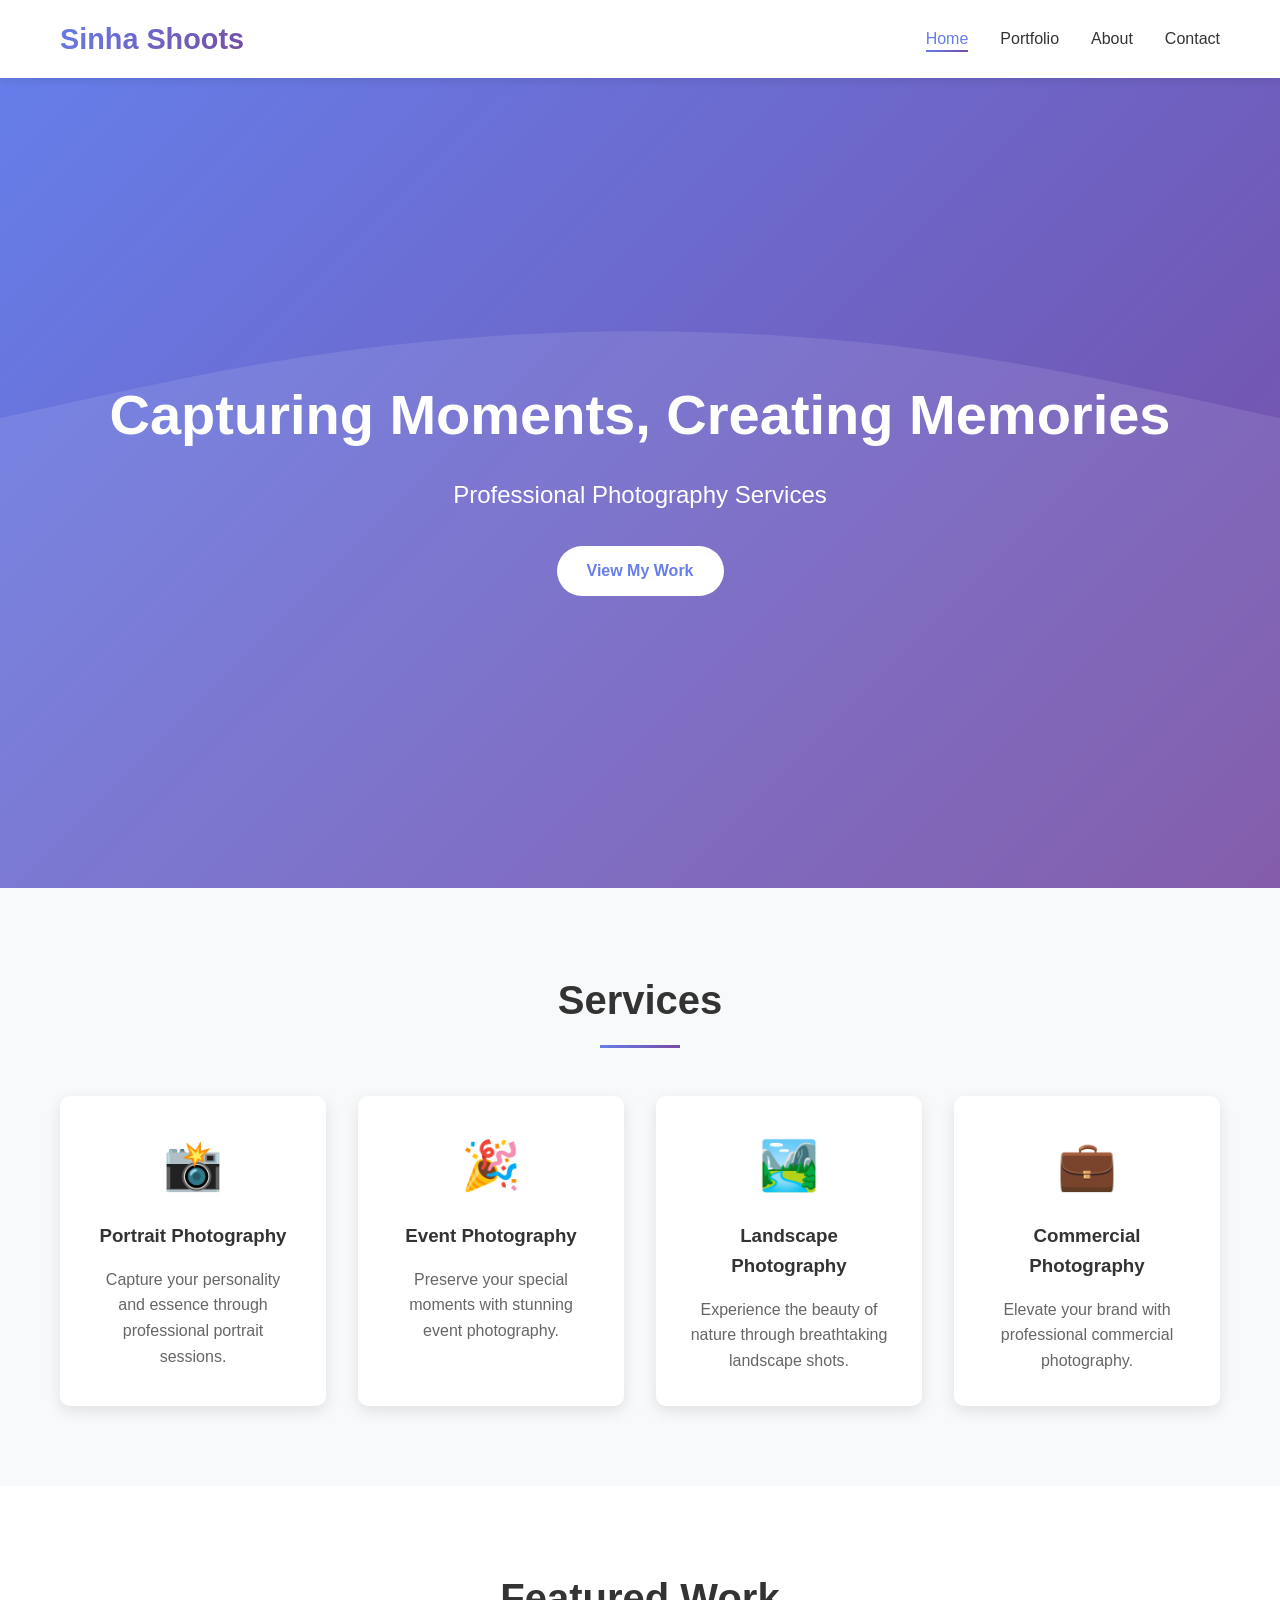
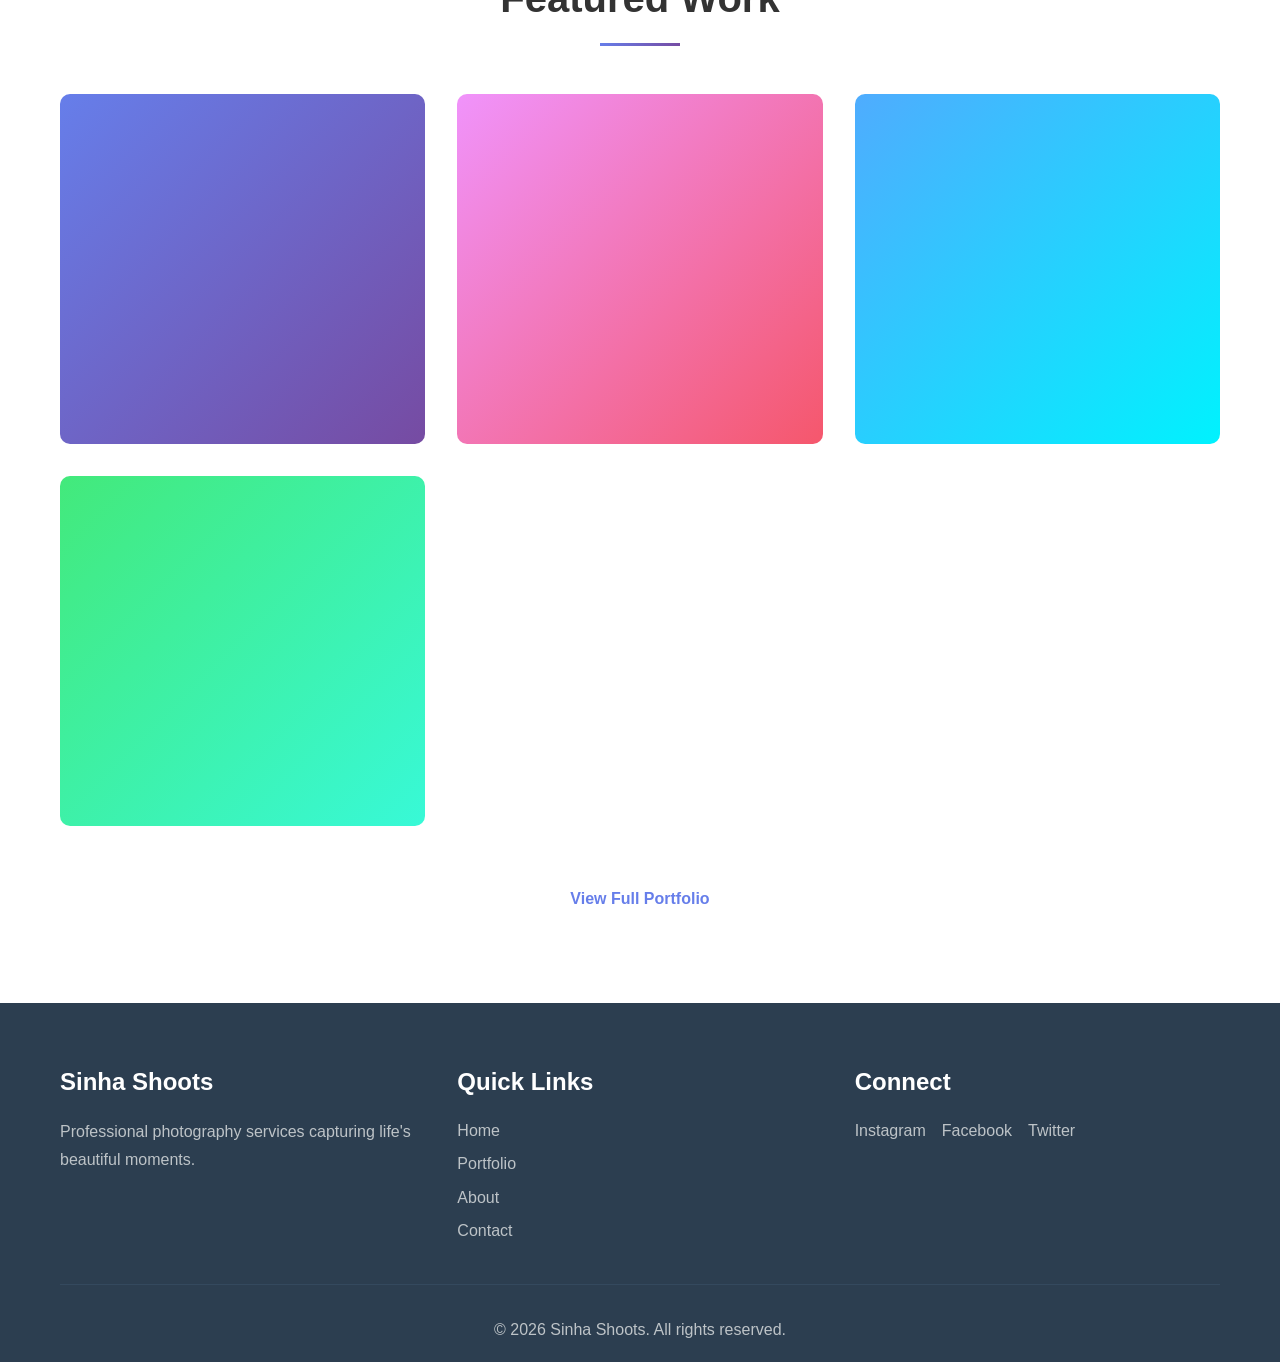
==== index.html @ bf54f77d "Add complete photography portfolio website structure Co-authored-by: Nsinha001 <58053895+Nsinha001@u" ====
<!DOCTYPE html>
<html lang="en">
<head>
    <meta charset="UTF-8">
    <meta name="viewport" content="width=device-width, initial-scale=1.0">
    <title>Sinha Shoots - Photography Portfolio</title>
    <link rel="stylesheet" href="css/style.css">
</head>
<body>
    <!-- Navigation -->
    <nav class="navbar">
        <div class="container">
            <div class="logo">
                <h1>Sinha Shoots</h1>
            </div>
            <ul class="nav-menu">
                <li><a href="index.html" class="active">Home</a></li>
                <li><a href="portfolio.html">Portfolio</a></li>
                <li><a href="about.html">About</a></li>
                <li><a href="contact.html">Contact</a></li>
            </ul>
            <div class="hamburger">
                <span class="bar"></span>
                <span class="bar"></span>
                <span class="bar"></span>
            </div>
        </div>
    </nav>

    <!-- Hero Section -->
    <section class="hero">
        <div class="hero-content">
            <h2>Capturing Moments, Creating Memories</h2>
            <p>Professional Photography Services</p>
            <a href="portfolio.html" class="btn">View My Work</a>
        </div>
    </section>

    <!-- Services Section -->
    <section class="services">
        <div class="container">
            <h2 class="section-title">Services</h2>
            <div class="services-grid">
                <div class="service-card">
                    <div class="service-icon">📸</div>
                    <h3>Portrait Photography</h3>
                    <p>Capture your personality and essence through professional portrait sessions.</p>
                </div>
                <div class="service-card">
                    <div class="service-icon">🎉</div>
                    <h3>Event Photography</h3>
                    <p>Preserve your special moments with stunning event photography.</p>
                </div>
                <div class="service-card">
                    <div class="service-icon">🏞️</div>
                    <h3>Landscape Photography</h3>
                    <p>Experience the beauty of nature through breathtaking landscape shots.</p>
                </div>
                <div class="service-card">
                    <div class="service-icon">💼</div>
                    <h3>Commercial Photography</h3>
                    <p>Elevate your brand with professional commercial photography.</p>
                </div>
            </div>
        </div>
    </section>

    <!-- Featured Work Section -->
    <section class="featured-work">
        <div class="container">
            <h2 class="section-title">Featured Work</h2>
            <div class="gallery-preview">
                <div class="gallery-item">
                    <div class="placeholder-img" style="background: linear-gradient(135deg, #667eea 0%, #764ba2 100%);"></div>
                    <div class="item-overlay">
                        <h3>Portrait Session</h3>
                    </div>
                </div>
                <div class="gallery-item">
                    <div class="placeholder-img" style="background: linear-gradient(135deg, #f093fb 0%, #f5576c 100%);"></div>
                    <div class="item-overlay">
                        <h3>Wedding Event</h3>
                    </div>
                </div>
                <div class="gallery-item">
                    <div class="placeholder-img" style="background: linear-gradient(135deg, #4facfe 0%, #00f2fe 100%);"></div>
                    <div class="item-overlay">
                        <h3>Nature Landscape</h3>
                    </div>
                </div>
                <div class="gallery-item">
                    <div class="placeholder-img" style="background: linear-gradient(135deg, #43e97b 0%, #38f9d7 100%);"></div>
                    <div class="item-overlay">
                        <h3>Product Shoot</h3>
                    </div>
                </div>
            </div>
            <div class="cta-button">
                <a href="portfolio.html" class="btn">View Full Portfolio</a>
            </div>
        </div>
    </section>

    <!-- Footer -->
    <footer class="footer">
        <div class="container">
            <div class="footer-content">
                <div class="footer-section">
                    <h3>Sinha Shoots</h3>
                    <p>Professional photography services capturing life's beautiful moments.</p>
                </div>
                <div class="footer-section">
                    <h3>Quick Links</h3>
                    <ul>
                        <li><a href="index.html">Home</a></li>
                        <li><a href="portfolio.html">Portfolio</a></li>
                        <li><a href="about.html">About</a></li>
                        <li><a href="contact.html">Contact</a></li>
                    </ul>
                </div>
                <div class="footer-section">
                    <h3>Connect</h3>
                    <div class="social-links">
                        <a href="#" class="social-link">Instagram</a>
                        <a href="#" class="social-link">Facebook</a>
                        <a href="#" class="social-link">Twitter</a>
                    </div>
                </div>
            </div>
            <div class="footer-bottom">
                <p>&copy; 2026 Sinha Shoots. All rights reserved.</p>
            </div>
        </div>
    </footer>

    <script src="js/script.js"></script>
</body>
</html>
---- css/style.css ----
/* Global Styles */
* {
    margin: 0;
    padding: 0;
    box-sizing: border-box;
}

:root {
    --primary-color: #667eea;
    --secondary-color: #764ba2;
    --text-color: #333;
    --text-light: #666;
    --bg-light: #f8f9fa;
    --white: #ffffff;
    --transition: all 0.3s ease;
}

body {
    font-family: 'Segoe UI', Tahoma, Geneva, Verdana, sans-serif;
    line-height: 1.6;
    color: var(--text-color);
    background-color: var(--white);
}

.container {
    max-width: 1200px;
    margin: 0 auto;
    padding: 0 20px;
}

/* Navigation */
.navbar {
    background-color: var(--white);
    box-shadow: 0 2px 10px rgba(0, 0, 0, 0.1);
    position: sticky;
    top: 0;
    z-index: 1000;
}

.navbar .container {
    display: flex;
    justify-content: space-between;
    align-items: center;
    padding: 1rem 20px;
}

.logo h1 {
    font-size: 1.8rem;
    background: linear-gradient(135deg, var(--primary-color), var(--secondary-color));
    -webkit-background-clip: text;
    -webkit-text-fill-color: transparent;
    background-clip: text;
}

.nav-menu {
    display: flex;
    list-style: none;
    gap: 2rem;
}

.nav-menu a {
    text-decoration: none;
    color: var(--text-color);
    font-weight: 500;
    transition: var(--transition);
    position: relative;
}

.nav-menu a:hover,
.nav-menu a.active {
    color: var(--primary-color);
}

.nav-menu a::after {
    content: '';
    position: absolute;
    bottom: -5px;
    left: 0;
    width: 0;
    height: 2px;
    background: linear-gradient(135deg, var(--primary-color), var(--secondary-color));
    transition: var(--transition);
}

.nav-menu a:hover::after,
.nav-menu a.active::after {
    width: 100%;
}

.hamburger {
    display: none;
    flex-direction: column;
    cursor: pointer;
}

.hamburger .bar {
    width: 25px;
    height: 3px;
    background-color: var(--text-color);
    margin: 3px 0;
    transition: var(--transition);
}

/* Hero Section */
.hero {
    height: 90vh;
    background: linear-gradient(135deg, var(--primary-color), var(--secondary-color));
    display: flex;
    align-items: center;
    justify-content: center;
    text-align: center;
    color: var(--white);
    position: relative;
    overflow: hidden;
}

.hero::before {
    content: '';
    position: absolute;
    top: 0;
    left: 0;
    right: 0;
    bottom: 0;
    background: url('data:image/svg+xml,<svg xmlns="http://www.w3.org/2000/svg" viewBox="0 0 1440 320"><path fill="rgba(255,255,255,0.1)" d="M0,96L48,112C96,128,192,160,288,160C384,160,480,128,576,112C672,96,768,96,864,112C960,128,1056,160,1152,160C1248,160,1344,128,1392,112L1440,96L1440,320L1392,320C1344,320,1248,320,1152,320C1056,320,960,320,864,320C768,320,672,320,576,320C480,320,384,320,288,320C192,320,96,320,48,320L0,320Z"></path></svg>') no-repeat bottom;
    background-size: cover;
}

.hero-content {
    position: relative;
    z-index: 1;
}

.hero h2 {
    font-size: 3.5rem;
    margin-bottom: 1rem;
    animation: fadeInUp 1s ease;
}

.hero p {
    font-size: 1.5rem;
    margin-bottom: 2rem;
    animation: fadeInUp 1s ease 0.2s;
    animation-fill-mode: both;
}

@keyframes fadeInUp {
    from {
        opacity: 0;
        transform: translateY(30px);
    }
    to {
        opacity: 1;
        transform: translateY(0);
    }
}

/* Buttons */
.btn {
    display: inline-block;
    padding: 12px 30px;
    background: var(--white);
    color: var(--primary-color);
    text-decoration: none;
    border-radius: 50px;
    font-weight: 600;
    transition: var(--transition);
    border: none;
    cursor: pointer;
    animation: fadeInUp 1s ease 0.4s;
    animation-fill-mode: both;
}

.btn:hover {
    transform: translateY(-3px);
    box-shadow: 0 10px 20px rgba(0, 0, 0, 0.2);
}

/* Section Styles */
section {
    padding: 80px 0;
}

.section-title {
    text-align: center;
    font-size: 2.5rem;
    margin-bottom: 3rem;
    color: var(--text-color);
    position: relative;
    padding-bottom: 1rem;
}

.section-title::after {
    content: '';
    position: absolute;
    bottom: 0;
    left: 50%;
    transform: translateX(-50%);
    width: 80px;
    height: 3px;
    background: linear-gradient(135deg, var(--primary-color), var(--secondary-color));
}

/* Services Section */
.services {
    background-color: var(--bg-light);
}

.services-grid {
    display: grid;
    grid-template-columns: repeat(auto-fit, minmax(250px, 1fr));
    gap: 2rem;
}

.service-card {
    background: var(--white);
    padding: 2rem;
    border-radius: 10px;
    text-align: center;
    transition: var(--transition);
    box-shadow: 0 5px 15px rgba(0, 0, 0, 0.1);
}

.service-card:hover {
    transform: translateY(-10px);
    box-shadow: 0 10px 30px rgba(0, 0, 0, 0.2);
}

.service-icon {
    font-size: 3rem;
    margin-bottom: 1rem;
}

.service-card h3 {
    margin-bottom: 1rem;
    color: var(--text-color);
}

.service-card p {
    color: var(--text-light);
}

/* Gallery Styles */
.gallery-preview,
.gallery-grid {
    display: grid;
    grid-template-columns: repeat(auto-fit, minmax(280px, 1fr));
    gap: 2rem;
}

.gallery-item {
    position: relative;
    overflow: hidden;
    border-radius: 10px;
    cursor: pointer;
    height: 350px;
}

.placeholder-img {
    width: 100%;
    height: 100%;
    transition: var(--transition);
}

.item-overlay {
    position: absolute;
    top: 0;
    left: 0;
    right: 0;
    bottom: 0;
    background: rgba(0, 0, 0, 0.7);
    display: flex;
    flex-direction: column;
    justify-content: center;
    align-items: center;
    opacity: 0;
    transition: var(--transition);
    color: var(--white);
}

.gallery-item:hover .item-overlay {
    opacity: 1;
}

.gallery-item:hover .placeholder-img {
    transform: scale(1.1);
}

.item-overlay h3 {
    font-size: 1.5rem;
    margin-bottom: 0.5rem;
}

.item-overlay p {
    font-size: 1rem;
}

.cta-button {
    text-align: center;
    margin-top: 3rem;
}

/* Filter Buttons */
.filter-section {
    padding: 40px 0 20px;
    background-color: var(--bg-light);
}

.filter-buttons {
    display: flex;
    justify-content: center;
    flex-wrap: wrap;
    gap: 1rem;
}

.filter-btn {
    padding: 10px 25px;
    background: var(--white);
    border: 2px solid var(--primary-color);
    color: var(--primary-color);
    border-radius: 50px;
    cursor: pointer;
    font-weight: 500;
    transition: var(--transition);
}

.filter-btn:hover,
.filter-btn.active {
    background: linear-gradient(135deg, var(--primary-color), var(--secondary-color));
    color: var(--white);
}

.gallery-item.hidden {
    display: none;
}

/* Page Header */
.page-header {
    background: linear-gradient(135deg, var(--primary-color), var(--secondary-color));
    color: var(--white);
    text-align: center;
    padding: 100px 0 60px;
}

.page-header h1 {
    font-size: 3rem;
    margin-bottom: 1rem;
}

.page-header p {
    font-size: 1.2rem;
}

/* About Page */
.about-content {
    padding: 80px 0;
}

.about-grid {
    display: grid;
    grid-template-columns: 1fr 1fr;
    gap: 4rem;
    align-items: center;
}

.about-image .placeholder-img {
    border-radius: 10px;
}

.about-text h2 {
    font-size: 2.5rem;
    margin-bottom: 1.5rem;
    color: var(--text-color);
}

.about-text p {
    margin-bottom: 1.5rem;
    color: var(--text-light);
    line-height: 1.8;
}

.skills {
    margin-top: 2rem;
}

.skills h3 {
    font-size: 1.8rem;
    margin-bottom: 1rem;
    color: var(--text-color);
}

.skills ul {
    list-style: none;
}

.skills ul li {
    padding: 0.5rem 0;
    color: var(--text-light);
    position: relative;
    padding-left: 1.5rem;
}

.skills ul li::before {
    content: '✓';
    position: absolute;
    left: 0;
    color: var(--primary-color);
    font-weight: bold;
}

/* Stats Section */
.stats-section {
    background-color: var(--bg-light);
    padding: 60px 0;
}

.stats-grid {
    display: grid;
    grid-template-columns: repeat(auto-fit, minmax(200px, 1fr));
    gap: 2rem;
    text-align: center;
}

.stat-item h3 {
    font-size: 3rem;
    color: var(--primary-color);
    margin-bottom: 0.5rem;
}

.stat-item p {
    font-size: 1.2rem;
    color: var(--text-light);
}

/* CTA Section */
.cta-section {
    text-align: center;
    background: linear-gradient(135deg, var(--primary-color), var(--secondary-color));
    color: var(--white);
    padding: 80px 0;
}

.cta-section h2 {
    font-size: 2.5rem;
    margin-bottom: 1rem;
}

.cta-section p {
    font-size: 1.2rem;
    margin-bottom: 2rem;
}

.cta-section .btn {
    background: var(--white);
    color: var(--primary-color);
}

/* Contact Page */
.contact-section {
    padding: 80px 0;
}

.contact-grid {
    display: grid;
    grid-template-columns: 1fr 1fr;
    gap: 4rem;
}

.contact-info h2 {
    font-size: 2rem;
    margin-bottom: 1rem;
    color: var(--text-color);
}

.contact-info p {
    color: var(--text-light);
    margin-bottom: 2rem;
    line-height: 1.8;
}

.contact-details {
    margin-bottom: 2rem;
}

.contact-item {
    display: flex;
    align-items: flex-start;
    gap: 1rem;
    margin-bottom: 1.5rem;
}

.contact-icon {
    font-size: 2rem;
}

.contact-item h3 {
    font-size: 1.2rem;
    margin-bottom: 0.3rem;
    color: var(--text-color);
}

.contact-item p {
    color: var(--text-light);
    margin: 0;
}

.social-media {
    margin-top: 2rem;
}

.social-media h3 {
    font-size: 1.5rem;
    margin-bottom: 1rem;
    color: var(--text-color);
}

/* Contact Form */
.contact-form-container h2 {
    font-size: 2rem;
    margin-bottom: 1.5rem;
    color: var(--text-color);
}

.contact-form {
    display: flex;
    flex-direction: column;
}

.form-group {
    margin-bottom: 1.5rem;
}

.form-group label {
    display: block;
    margin-bottom: 0.5rem;
    color: var(--text-color);
    font-weight: 500;
}

.form-group input,
.form-group select,
.form-group textarea {
    width: 100%;
    padding: 12px;
    border: 2px solid #e0e0e0;
    border-radius: 5px;
    font-size: 1rem;
    transition: var(--transition);
    font-family: inherit;
}

.form-group input:focus,
.form-group select:focus,
.form-group textarea:focus {
    outline: none;
    border-color: var(--primary-color);
}

.form-group textarea {
    resize: vertical;
}

.contact-form .btn {
    align-self: flex-start;
    background: linear-gradient(135deg, var(--primary-color), var(--secondary-color));
    color: var(--white);
}

.form-message {
    margin-top: 1rem;
    padding: 1rem;
    border-radius: 5px;
    display: none;
}

.form-message.success {
    background-color: #d4edda;
    color: #155724;
    border: 1px solid #c3e6cb;
    display: block;
}

.form-message.error {
    background-color: #f8d7da;
    color: #721c24;
    border: 1px solid #f5c6cb;
    display: block;
}

/* Footer */
.footer {
    background-color: #2c3e50;
    color: var(--white);
    padding: 60px 0 20px;
}

.footer-content {
    display: grid;
    grid-template-columns: repeat(auto-fit, minmax(250px, 1fr));
    gap: 2rem;
    margin-bottom: 2rem;
}

.footer-section h3 {
    margin-bottom: 1rem;
    font-size: 1.5rem;
}

.footer-section p {
    color: #bdc3c7;
    line-height: 1.8;
}

.footer-section ul {
    list-style: none;
}

.footer-section ul li {
    margin-bottom: 0.5rem;
}

.footer-section ul li a {
    color: #bdc3c7;
    text-decoration: none;
    transition: var(--transition);
}

.footer-section ul li a:hover {
    color: var(--white);
    padding-left: 5px;
}

.social-links {
    display: flex;
    flex-wrap: wrap;
    gap: 1rem;
}

.social-link {
    color: #bdc3c7;
    text-decoration: none;
    transition: var(--transition);
}

.social-link:hover {
    color: var(--white);
}

.footer-bottom {
    text-align: center;
    padding-top: 2rem;
    border-top: 1px solid #34495e;
}

.footer-bottom p {
    color: #bdc3c7;
}

/* Responsive Design */
@media (max-width: 768px) {
    .hamburger {
        display: flex;
    }

    .nav-menu {
        position: fixed;
        left: -100%;
        top: 70px;
        flex-direction: column;
        background-color: var(--white);
        width: 100%;
        text-align: center;
        transition: 0.3s;
        box-shadow: 0 10px 27px rgba(0, 0, 0, 0.05);
        padding: 2rem 0;
    }

    .nav-menu.active {
        left: 0;
    }

    .hero h2 {
        font-size: 2rem;
    }

    .hero p {
        font-size: 1rem;
    }

    .about-grid,
    .contact-grid {
        grid-template-columns: 1fr;
        gap: 2rem;
    }

    .gallery-preview,
    .gallery-grid {
        grid-template-columns: 1fr;
    }

    .stats-grid {
        grid-template-columns: repeat(2, 1fr);
    }

    .page-header h1 {
        font-size: 2rem;
    }

    .section-title {
        font-size: 2rem;
    }
}

@media (max-width: 480px) {
    .hero h2 {
        font-size: 1.5rem;
    }

    .stats-grid {
        grid-template-columns: 1fr;
    }

    .services-grid {
        grid-template-columns: 1fr;
    }
}
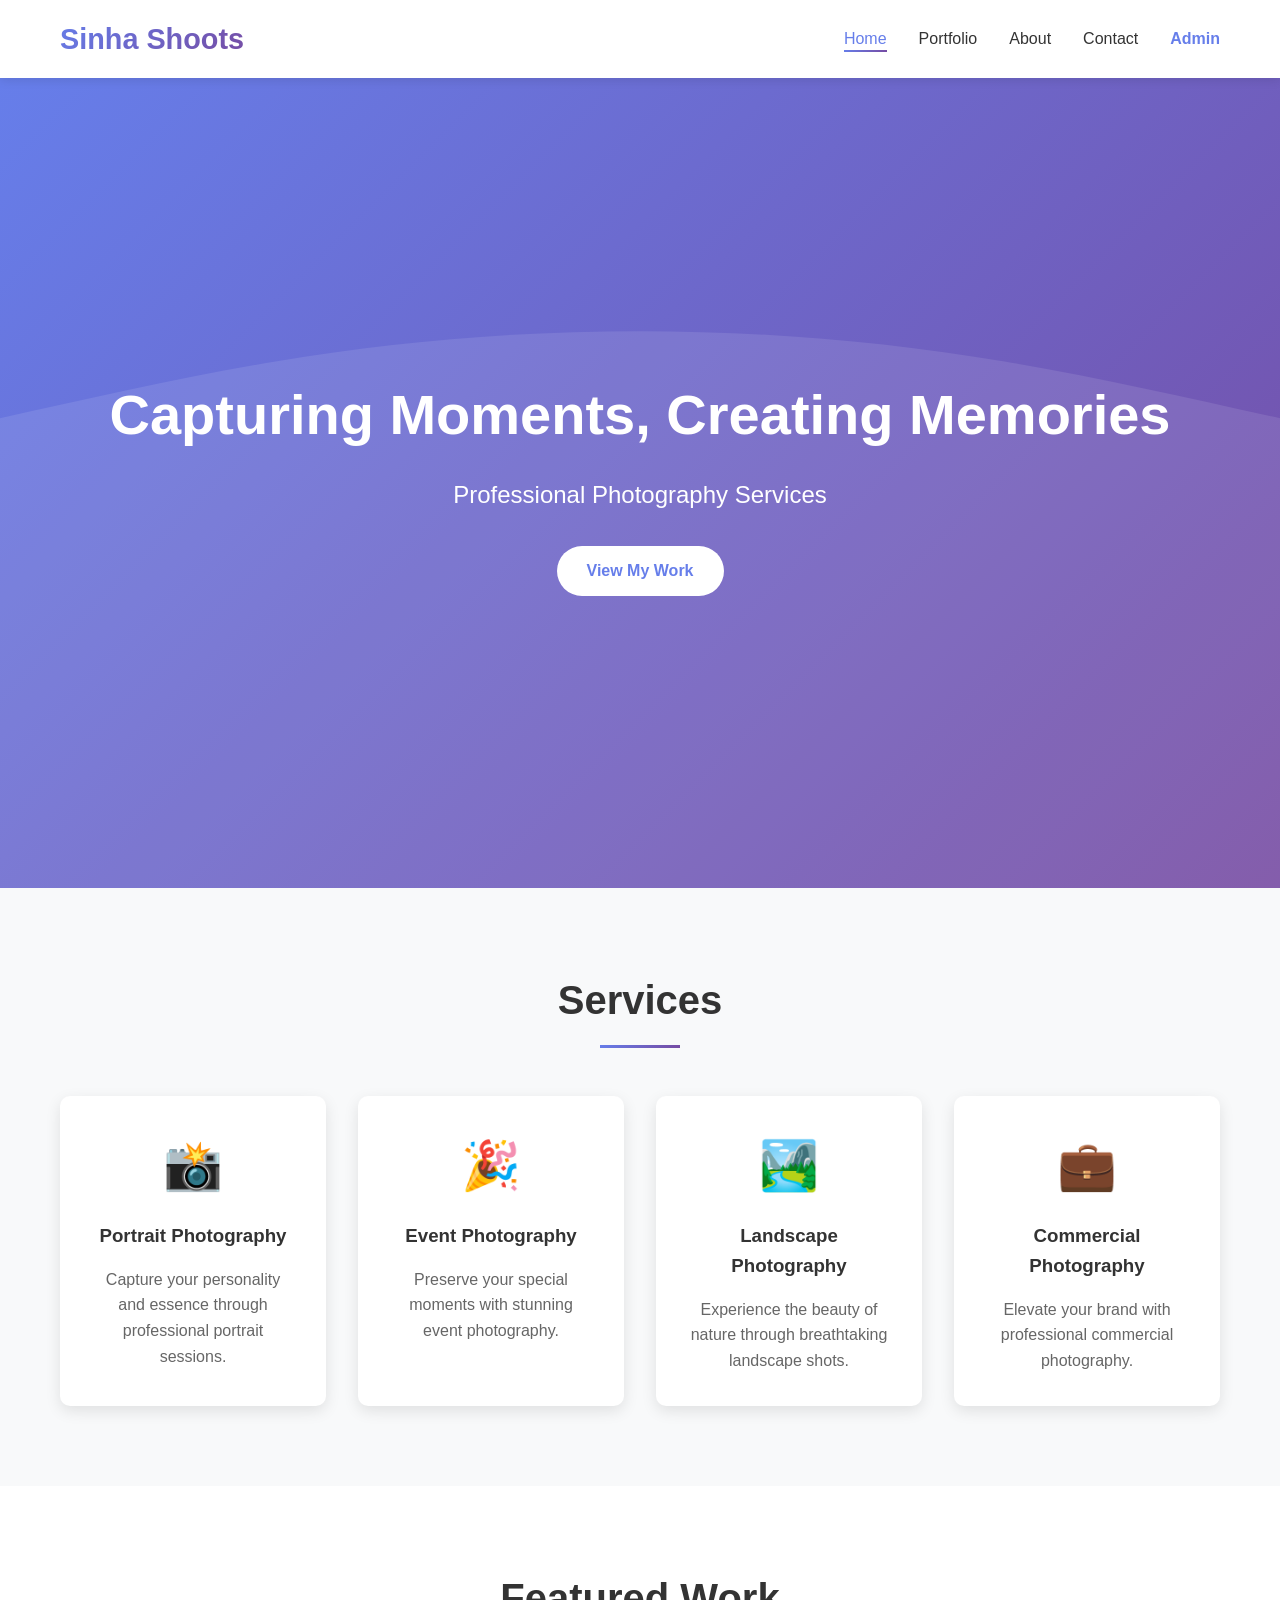
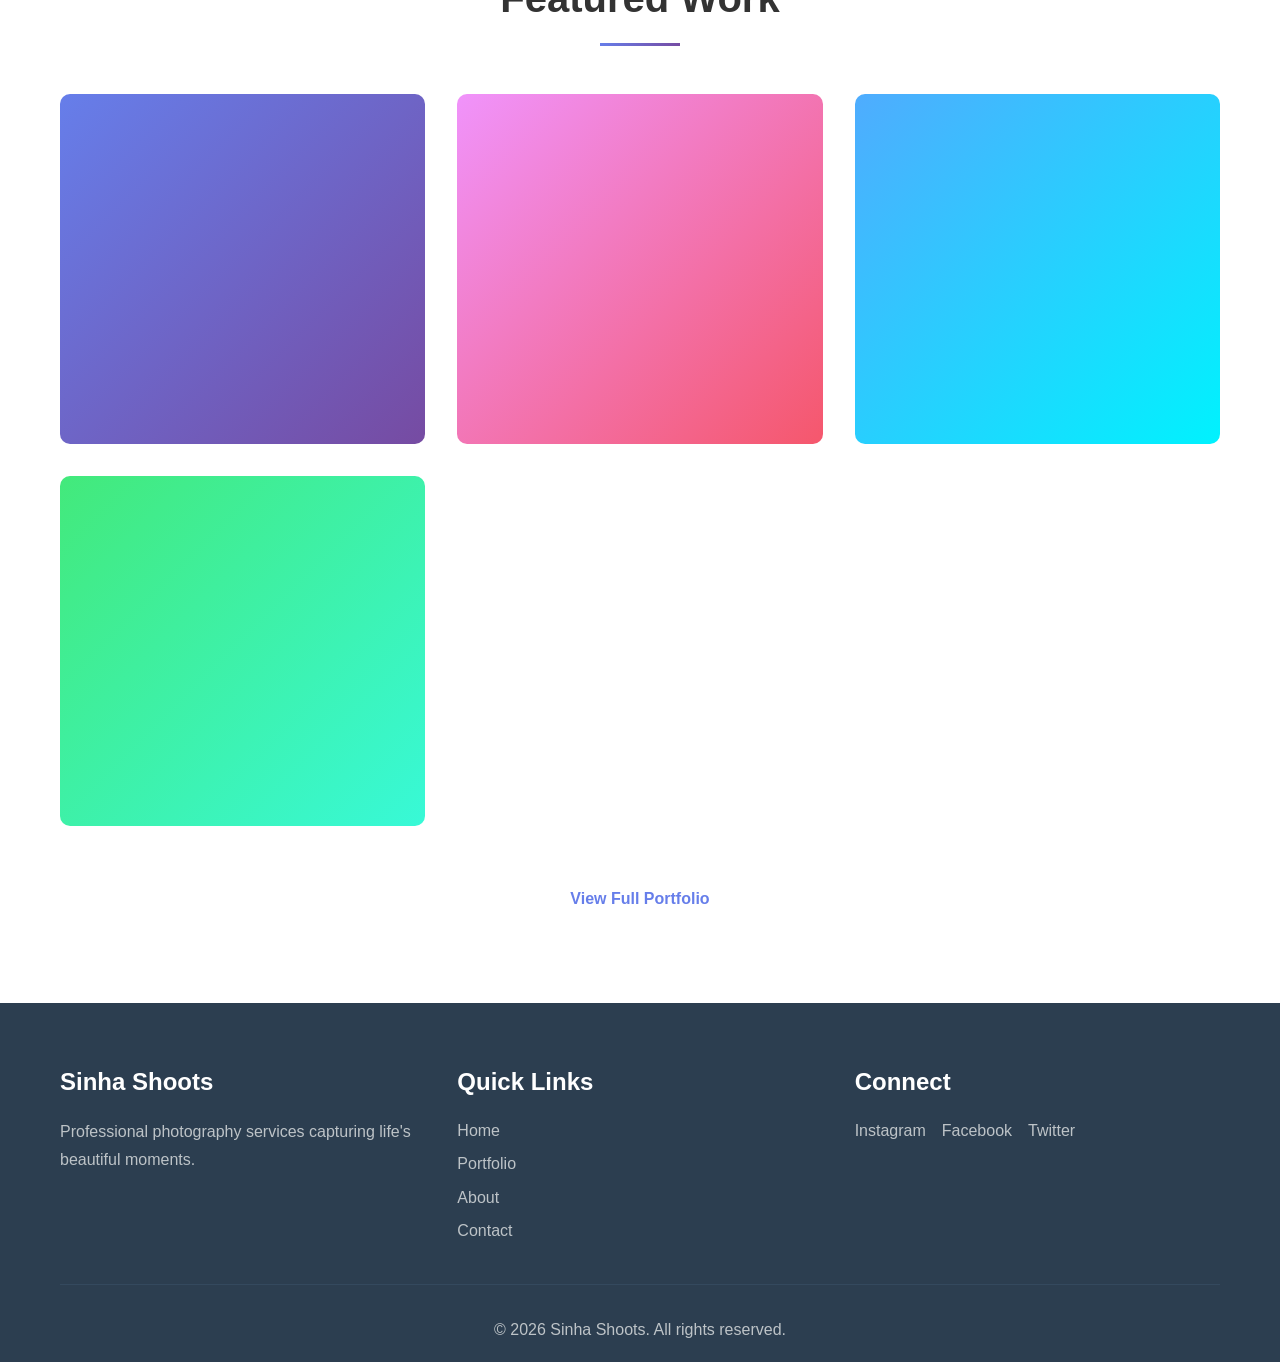
==== commit 851169b2: "Add admin photo upload manager with localStorage integration Co-authored-by: Nsinha001 <58053895+Nsi" ====
--- a/index.html
+++ b/index.html
@@ -18,6 +18,7 @@
                 <li><a href="portfolio.html">Portfolio</a></li>
                 <li><a href="about.html">About</a></li>
                 <li><a href="contact.html">Contact</a></li>
+                <li><a href="admin.html" class="admin-link">Admin</a></li>
             </ul>
             <div class="hamburger">
                 <span class="bar"></span>
--- a/css/style.css
+++ b/css/style.css
@@ -85,6 +85,11 @@
 .nav-menu a:hover::after,
 .nav-menu a.active::after {
     width: 100%;
+}
+
+.nav-menu a.admin-link {
+    color: var(--primary-color);
+    font-weight: 600;
 }
 
 .hamburger {
@@ -333,6 +338,141 @@
     display: none;
 }
 
+/* Gallery Sections */
+.gallery-section {
+    padding: 80px 0;
+}
+
+.gallery-section.alt-bg {
+    background-color: var(--bg-light);
+}
+
+.gallery-section-title {
+    text-align: center;
+    font-size: 2.5rem;
+    margin-bottom: 1rem;
+    color: var(--text-color);
+}
+
+.gallery-section-desc {
+    text-align: center;
+    font-size: 1.2rem;
+    color: var(--text-light);
+    margin-bottom: 3rem;
+}
+
+/* Watermark on gallery items */
+.watermark {
+    position: absolute;
+    bottom: 10px;
+    right: 10px;
+    color: rgba(255, 255, 255, 0.6);
+    font-size: 0.8rem;
+    font-weight: 600;
+    text-shadow: 2px 2px 4px rgba(0, 0, 0, 0.5);
+    pointer-events: none;
+    z-index: 2;
+}
+
+/* Lightbox Modal */
+.lightbox {
+    display: none;
+    position: fixed;
+    top: 0;
+    left: 0;
+    width: 100%;
+    height: 100%;
+    background-color: rgba(0, 0, 0, 0.95);
+    z-index: 9999;
+    overflow: hidden;
+    user-select: none;
+    -webkit-user-select: none;
+    -moz-user-select: none;
+    -ms-user-select: none;
+}
+
+.lightbox.active {
+    display: flex;
+    justify-content: center;
+    align-items: center;
+}
+
+.lightbox-close {
+    position: absolute;
+    top: 20px;
+    right: 40px;
+    color: white;
+    font-size: 50px;
+    font-weight: bold;
+    cursor: pointer;
+    z-index: 10001;
+    transition: var(--transition);
+}
+
+.lightbox-close:hover {
+    color: #ccc;
+}
+
+.lightbox-content {
+    position: relative;
+    max-width: 90%;
+    max-height: 90%;
+    display: flex;
+    justify-content: center;
+    align-items: center;
+}
+
+.lightbox-img-container {
+    position: relative;
+    max-width: 100%;
+    max-height: 100vh;
+    user-select: none;
+    -webkit-user-select: none;
+    -moz-user-select: none;
+    -ms-user-select: none;
+}
+
+.lightbox-image {
+    max-width: 100%;
+    max-height: 85vh;
+    object-fit: contain;
+    user-select: none;
+    -webkit-user-select: none;
+    -webkit-user-drag: none;
+    -moz-user-select: none;
+    -ms-user-select: none;
+    pointer-events: none;
+}
+
+.lightbox-watermark {
+    position: absolute;
+    top: 50%;
+    left: 50%;
+    transform: translate(-50%, -50%);
+    font-size: 4rem;
+    font-weight: bold;
+    color: rgba(255, 255, 255, 0.2);
+    text-shadow: 2px 2px 4px rgba(0, 0, 0, 0.3);
+    pointer-events: none;
+    z-index: 10000;
+    white-space: nowrap;
+    user-select: none;
+    -webkit-user-select: none;
+    -moz-user-select: none;
+    -ms-user-select: none;
+}
+
+.protection-overlay {
+    position: absolute;
+    top: 0;
+    left: 0;
+    width: 100%;
+    height: 100%;
+    background: transparent;
+    z-index: 9999;
+    cursor: default;
+}
+
 /* Page Header */
 .page-header {
     background: linear-gradient(135deg, var(--primary-color), var(--secondary-color));
@@ -653,6 +793,18 @@
 
 .footer-bottom p {
     color: #bdc3c7;
+}
+
+/* Scroll Animation Classes */
+.animate-on-scroll {
+    opacity: 0;
+    transform: translateY(20px);
+    transition: opacity 0.6s ease, transform 0.6s ease;
+}
+
+.animate-in {
+    opacity: 1;
+    transform: translateY(0);
 }
 
 /* Responsive Design */
